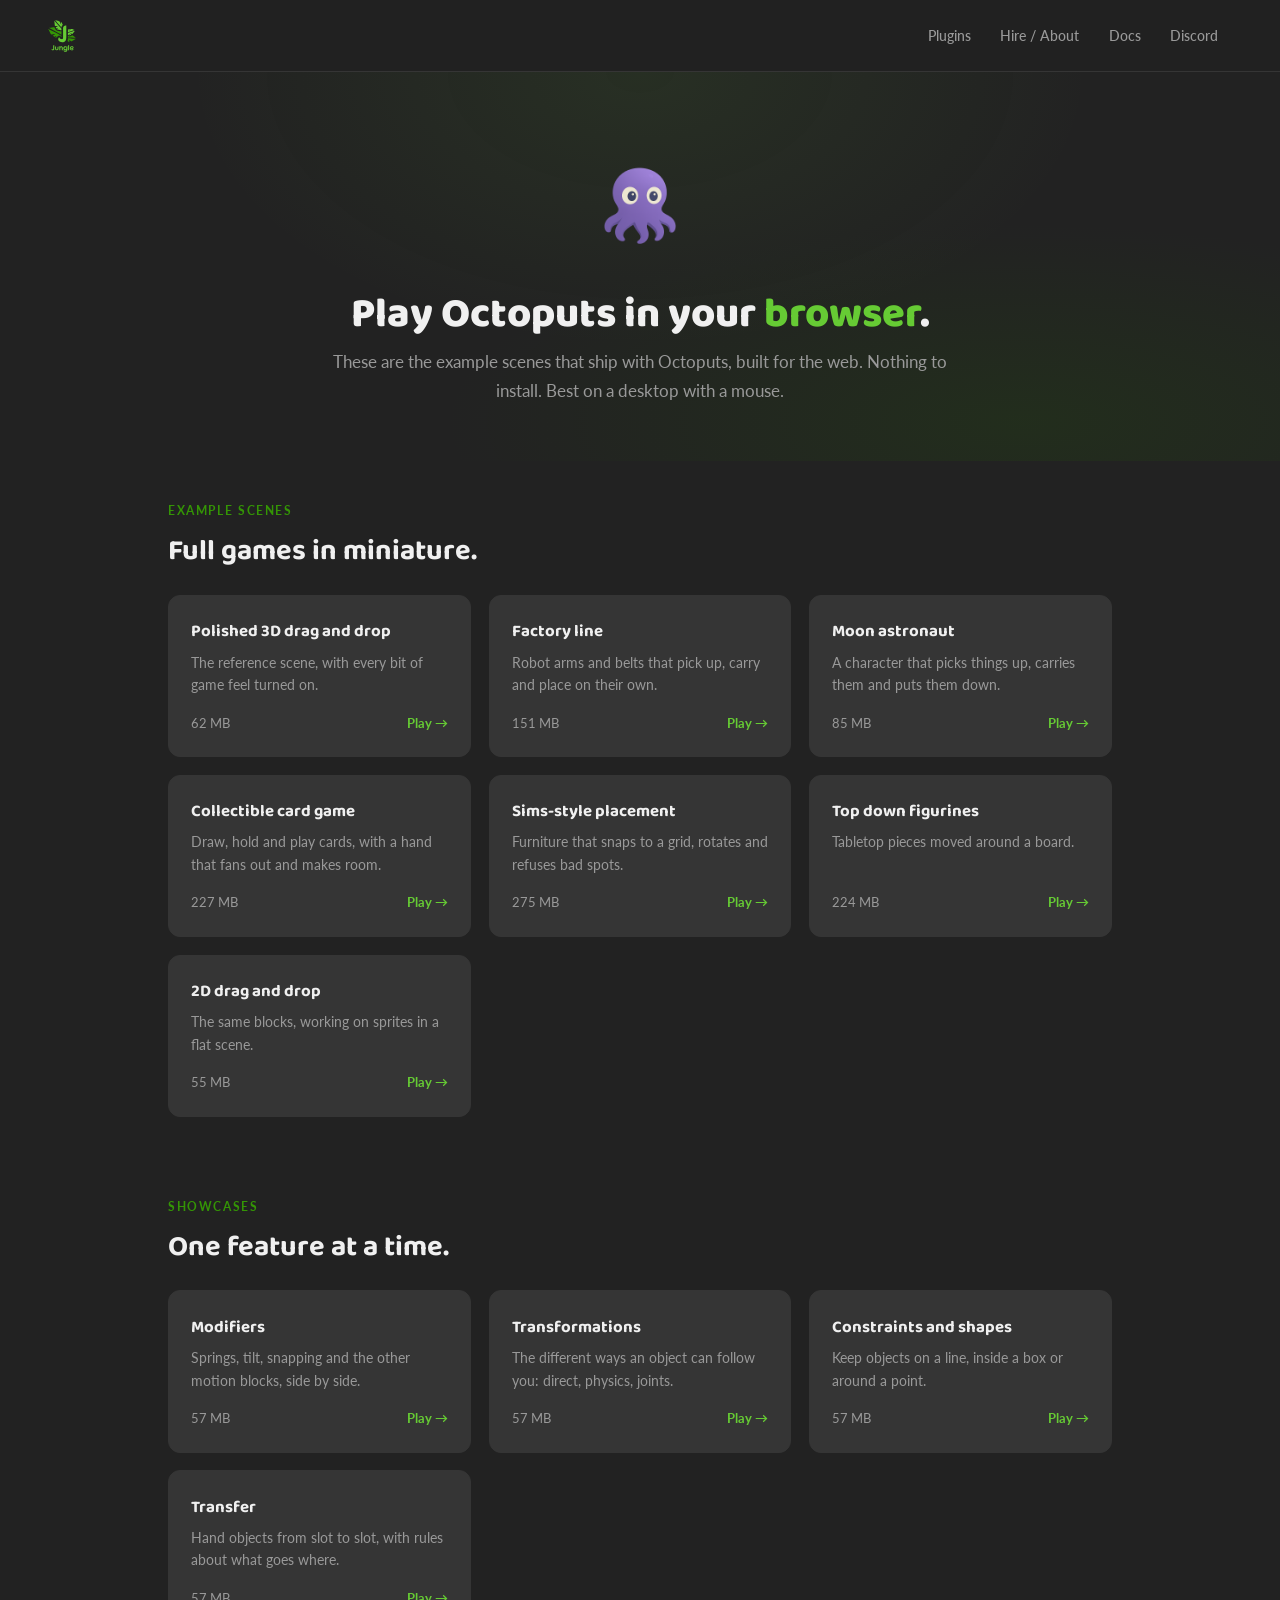
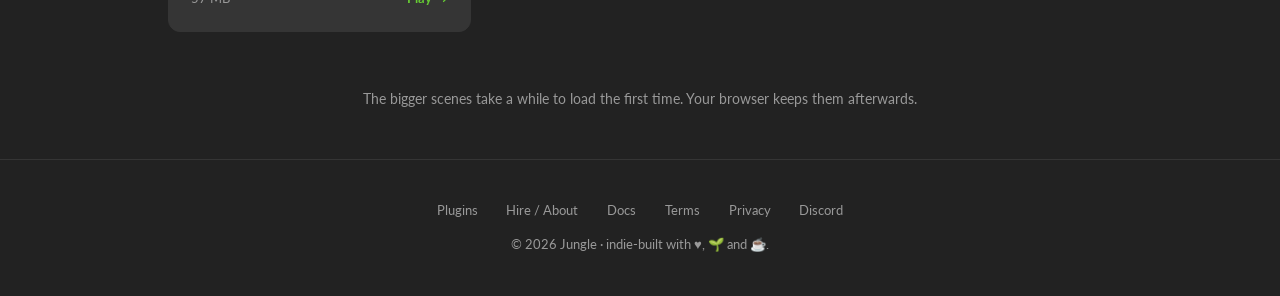
==== demos/index.html @ 417adc47 "Demos page listing every browser demo, linked from the Octoputs card Co-Authored-By: Claude Opus 5 <" ====
<!DOCTYPE html>
<html lang="en">
<head>
    <meta charset="UTF-8">
    <meta name="viewport" content="width=device-width, initial-scale=1.0">
    <title>Octoputs demos: play in your browser | Jungle</title>
    <meta name="description" content="Play the Octoputs example scenes in your browser: 3D drag and drop, card game, factory line, Sims-style placement, 2D and more.">
    <link rel="preconnect" href="https://fonts.googleapis.com">
    <link rel="preconnect" href="https://fonts.gstatic.com" crossorigin>
    <link href="https://fonts.googleapis.com/css2?family=Baloo+2:wght@400;500;600;700;800&family=Lato:wght@400;700;900&display=swap" rel="stylesheet">
    <link rel="stylesheet" href="/foliage.css">
    <style>
        * { margin: 0; padding: 0; box-sizing: border-box; }

        :root {
            --bg: #222222;
            --bg-card: #353535;
            --border: #353535;
            --border-hover: #66CB34;
            --accent: #66CB34;
            --accent-dim: #349505;
            --accent-glow: rgba(102,203,52,0.10);
            --text: #F0F0F0;
            --text-secondary: #999999;
            --text-muted: #999999;
            --white: #F0F0F0;
        }

        body {
            font-family: 'Lato', -apple-system, BlinkMacSystemFont, "Segoe UI", Roboto, sans-serif;
            background: var(--bg);
            color: var(--text);
            line-height: 1.65;
            -webkit-font-smoothing: antialiased;
            overflow-x: hidden;
        }
        a { color: var(--accent); text-decoration: none; }
        a:hover { text-decoration: underline; }
        h1, h2, h3, .logo { font-family: 'Baloo 2', 'Lato', sans-serif; }

        header {
            display: flex;
            justify-content: space-between;
            align-items: center;
            padding: 1.1rem 3rem;
            background: rgba(34,34,34,0.92);
            border-bottom: 1px solid var(--border);
            position: sticky;
            top: 0;
            z-index: 100;
            backdrop-filter: blur(14px);
        }
        .logo { display: flex; align-items: center; }
        nav { display: flex; align-items: center; gap: 0.15rem; }
        nav a {
            color: var(--text-secondary);
            font-size: 0.88rem;
            font-weight: 500;
            padding: 0.4rem 0.85rem;
            border-radius: 6px;
            transition: color 0.15s, background 0.15s;
        }
        nav a:hover { color: var(--accent); background: var(--accent-glow); text-decoration: none; }

        .hero {
            text-align: center;
            padding: 5rem 2rem 3.5rem;
            position: relative;
            background:
                radial-gradient(ellipse at 50% 0%, rgba(102,203,52,0.08) 0%, transparent 50%),
                radial-gradient(ellipse at 80% 90%, rgba(35,92,7,0.2) 0%, transparent 40%);
        }
        .product-icon { width: 110px; height: 110px; border-radius: 22px; margin-bottom: 1.4rem; }
        .hero h1 { font-size: 2.6rem; font-weight: 800; color: var(--white); margin-bottom: 0.6rem; line-height: 1.12; }
        .hero h1 em { font-style: normal; color: var(--accent); }
        .hero .tagline { font-size: 1.05rem; color: var(--text-secondary); max-width: 620px; margin: 0 auto; line-height: 1.7; }

        section { padding: 2.5rem 3rem; max-width: 1040px; margin: 0 auto; }
        .section-label {
            font-size: 0.72rem;
            color: var(--accent-dim);
            text-transform: uppercase;
            letter-spacing: 0.14em;
            font-weight: 700;
            margin-bottom: 0.5rem;
        }
        section h2 { font-size: 1.8rem; font-weight: 700; margin-bottom: 1.2rem; color: var(--white); }

        .demo-grid { display: grid; grid-template-columns: repeat(3, 1fr); gap: 1.1rem; }
        .demo-card {
            display: flex;
            flex-direction: column;
            background: var(--bg-card);
            border: 1px solid var(--border);
            border-radius: 12px;
            padding: 1.4rem;
            color: inherit;
            transition: border-color 0.2s, transform 0.15s;
        }
        .demo-card:hover { border-color: var(--border-hover); transform: translateY(-3px); text-decoration: none; }
        .demo-card h3 { font-size: 1.05rem; color: var(--white); margin-bottom: 0.35rem; }
        .demo-card p { font-size: 0.88rem; color: var(--text-secondary); line-height: 1.6; flex-grow: 1; }
        .demo-card .meta { display: flex; justify-content: space-between; margin-top: 1rem; font-size: 0.8rem; }
        .demo-card .size { color: var(--text-muted); }
        .demo-card .play { color: var(--accent); font-weight: 700; }

        .note { color: var(--text-muted); font-size: 0.85rem; text-align: center; padding: 1rem 2rem 3rem; }

        footer {
            text-align: center;
            padding: 2.5rem 2rem;
            color: var(--text-muted);
            font-size: 0.82rem;
            border-top: 1px solid var(--border);
        }
        footer a { color: var(--text-secondary); }
        footer a:hover { color: var(--accent); }
        .footer-links { display: flex; justify-content: center; gap: 1.8rem; margin-bottom: 0.8rem; flex-wrap: wrap; }

        @media (max-width: 900px) { .demo-grid { grid-template-columns: repeat(2, 1fr); } }
        @media (max-width: 600px) {
            header { padding: 1rem 1rem; }
            nav a { padding: 0.4rem 0.5rem; }
            .hero { padding: 3.5rem 1rem 2.5rem; }
            .hero h1 { font-size: 2rem; }
            section { padding: 2rem 1rem; }
            .demo-grid { grid-template-columns: 1fr; }
        }
    </style>
</head>
<body>

<header>
    <a href="/index.html" class="logo">
        <img src="/img/jungle-logo-stacked.svg" alt="Jungle" style="height:32px;">
    </a>
    <nav>
        <a href="/index.html#plugins">Plugins</a>
        <a href="/about.html">Hire / About</a>
        <a href="https://jungleteam.org/docs/" target="_blank">Docs</a>
        <a href="https://discord.gg/XEET6D6vN9" target="_blank">Discord</a>
    </nav>
</header>

<div class="hero">
    <img src="/img/octoputs-icon.png" alt="Octoputs" class="product-icon">
    <h1>Play Octoputs in your <em>browser</em>.</h1>
    <p class="tagline">These are the example scenes that ship with Octoputs, built for the web. Nothing to install. Best on a desktop with a mouse.</p>
</div>

<section>
    <div class="section-label">Example scenes</div>
    <h2>Full games in miniature.</h2>
    <div class="demo-grid">
        <a class="demo-card" href="/demos/polished/" target="_blank">
            <h3>Polished 3D drag and drop</h3>
            <p>The reference scene, with every bit of game feel turned on.</p>
            <div class="meta"><span class="size">62 MB</span><span class="play">Play &rarr;</span></div>
        </a>
        <a class="demo-card" href="/demos/factory/" target="_blank">
            <h3>Factory line</h3>
            <p>Robot arms and belts that pick up, carry and place on their own.</p>
            <div class="meta"><span class="size">151 MB</span><span class="play">Play &rarr;</span></div>
        </a>
        <a class="demo-card" href="/demos/moon/" target="_blank">
            <h3>Moon astronaut</h3>
            <p>A character that picks things up, carries them and puts them down.</p>
            <div class="meta"><span class="size">85 MB</span><span class="play">Play &rarr;</span></div>
        </a>
        <a class="demo-card" href="/demos/cardgame/" target="_blank">
            <h3>Collectible card game</h3>
            <p>Draw, hold and play cards, with a hand that fans out and makes room.</p>
            <div class="meta"><span class="size">227 MB</span><span class="play">Play &rarr;</span></div>
        </a>
        <a class="demo-card" href="/demos/sims/" target="_blank">
            <h3>Sims-style placement</h3>
            <p>Furniture that snaps to a grid, rotates and refuses bad spots.</p>
            <div class="meta"><span class="size">275 MB</span><span class="play">Play &rarr;</span></div>
        </a>
        <a class="demo-card" href="/demos/figurines/" target="_blank">
            <h3>Top down figurines</h3>
            <p>Tabletop pieces moved around a board.</p>
            <div class="meta"><span class="size">224 MB</span><span class="play">Play &rarr;</span></div>
        </a>
        <a class="demo-card" href="/demos/2d/" target="_blank">
            <h3>2D drag and drop</h3>
            <p>The same blocks, working on sprites in a flat scene.</p>
            <div class="meta"><span class="size">55 MB</span><span class="play">Play &rarr;</span></div>
        </a>
    </div>
</section>

<section>
    <div class="section-label">Showcases</div>
    <h2>One feature at a time.</h2>
    <div class="demo-grid">
        <a class="demo-card" href="/demos/showcase-modifiers/" target="_blank">
            <h3>Modifiers</h3>
            <p>Springs, tilt, snapping and the other motion blocks, side by side.</p>
            <div class="meta"><span class="size">57 MB</span><span class="play">Play &rarr;</span></div>
        </a>
        <a class="demo-card" href="/demos/showcase-transformations/" target="_blank">
            <h3>Transformations</h3>
            <p>The different ways an object can follow you: direct, physics, joints.</p>
            <div class="meta"><span class="size">57 MB</span><span class="play">Play &rarr;</span></div>
        </a>
        <a class="demo-card" href="/demos/showcase-constraints/" target="_blank">
            <h3>Constraints and shapes</h3>
            <p>Keep objects on a line, inside a box or around a point.</p>
            <div class="meta"><span class="size">57 MB</span><span class="play">Play &rarr;</span></div>
        </a>
        <a class="demo-card" href="/demos/showcase-transfer/" target="_blank">
            <h3>Transfer</h3>
            <p>Hand objects from slot to slot, with rules about what goes where.</p>
            <div class="meta"><span class="size">57 MB</span><span class="play">Play &rarr;</span></div>
        </a>
    </div>
</section>

<p class="note">The bigger scenes take a while to load the first time. Your browser keeps them afterwards.</p>

<footer>
    <div class="footer-links">
        <a href="/index.html#plugins">Plugins</a>
        <a href="/about.html">Hire / About</a>
        <a href="https://jungleteam.org/docs/" target="_blank">Docs</a>
        <a href="/tos.html">Terms</a>
        <a href="/privacy.html">Privacy</a>
        <a href="https://discord.gg/XEET6D6vN9" target="_blank">Discord</a>
    </div>
    <p>&copy; 2026 Jungle &middot; indie-built with &hearts;, &#127793; and &#9749;.</p>
</footer>

</body>
</html>
---- foliage.css ----
/* Jungle foliage frame: big, side-oriented leaves layered down the page gutters,
   pivoting from their stem. Motion (idle sway + scroll spring + mouse wind) is in
   foliage.js. The overlay is non-interactive and lives in the empty margins outside
   the content grid, so it never covers text or blocks clicks.

   Structure per element:
     .jf-item   positioned wrapper, carries the SCREEN-SPACE drop-shadow (not rotated,
                so the shadow direction stays consistent across all leaves)
     .jf-item img   the leaf, rotated around its stem by the animation loop */

#jungle-foliage {
  position: fixed;
  inset: 0;
  overflow: hidden;
  pointer-events: none;
  z-index: 2;
}

#jungle-foliage .jf-item {
  position: absolute;
}

#jungle-foliage .jf-item img {
  display: block;
  width: 100%;
  height: auto;
  user-select: none;
  -webkit-user-drag: none;
  will-change: transform;
  backface-visibility: hidden;
}

/* keep Material's chrome painting on top of the foliage */
.md-header { z-index: 10; }

/* No spare margin to frame on small screens. */
@media screen and (max-width: 1000px) {
  #jungle-foliage { display: none; }
}
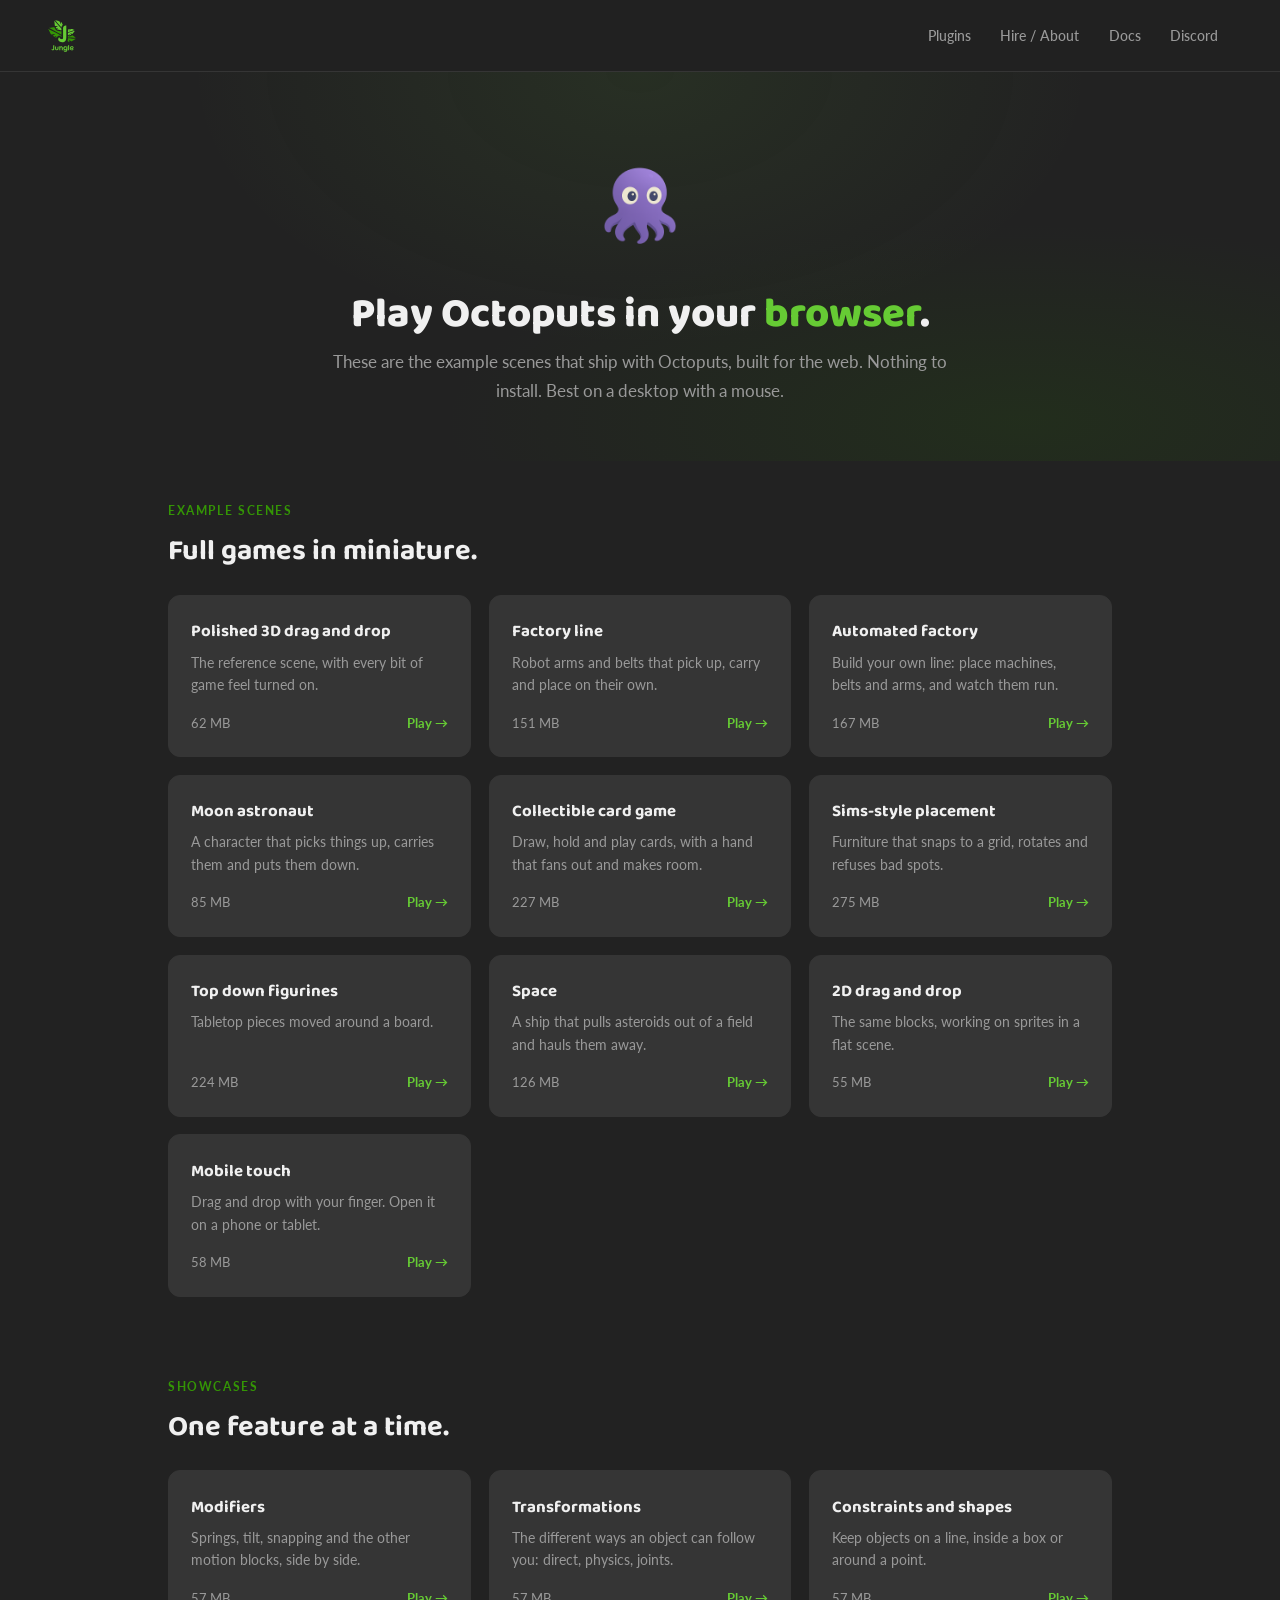
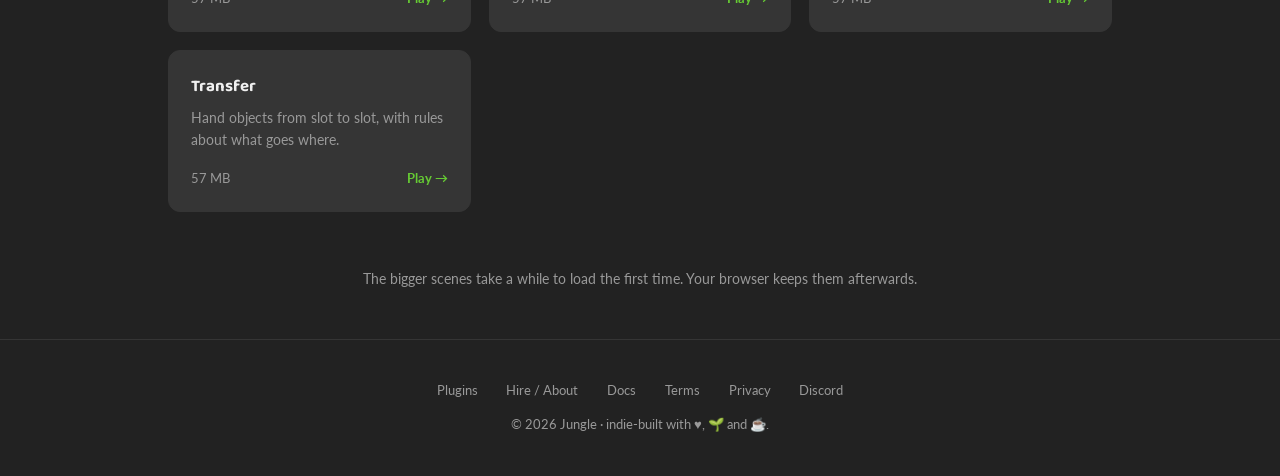
==== commit f960bfc4: "Demos: add Automated Factory, Space and Mobile Touch Co-Authored-By: Claude Opus 5.5 <noreply@anthro" ====
--- a/demos/index.html
+++ b/demos/index.html
@@ -162,6 +162,11 @@
             <p>Robot arms and belts that pick up, carry and place on their own.</p>
             <div class="meta"><span class="size">151 MB</span><span class="play">Play &rarr;</span></div>
         </a>
+        <a class="demo-card" href="/demos/automated-factory/" target="_blank">
+            <h3>Automated factory</h3>
+            <p>Build your own line: place machines, belts and arms, and watch them run.</p>
+            <div class="meta"><span class="size">167 MB</span><span class="play">Play &rarr;</span></div>
+        </a>
         <a class="demo-card" href="/demos/moon/" target="_blank">
             <h3>Moon astronaut</h3>
             <p>A character that picks things up, carries them and puts them down.</p>
@@ -182,10 +187,20 @@
             <p>Tabletop pieces moved around a board.</p>
             <div class="meta"><span class="size">224 MB</span><span class="play">Play &rarr;</span></div>
         </a>
+        <a class="demo-card" href="/demos/space/" target="_blank">
+            <h3>Space</h3>
+            <p>A ship that pulls asteroids out of a field and hauls them away.</p>
+            <div class="meta"><span class="size">126 MB</span><span class="play">Play &rarr;</span></div>
+        </a>
         <a class="demo-card" href="/demos/2d/" target="_blank">
             <h3>2D drag and drop</h3>
             <p>The same blocks, working on sprites in a flat scene.</p>
             <div class="meta"><span class="size">55 MB</span><span class="play">Play &rarr;</span></div>
+        </a>
+        <a class="demo-card" href="/demos/mobile-touch/" target="_blank">
+            <h3>Mobile touch</h3>
+            <p>Drag and drop with your finger. Open it on a phone or tablet.</p>
+            <div class="meta"><span class="size">58 MB</span><span class="play">Play &rarr;</span></div>
         </a>
     </div>
 </section>
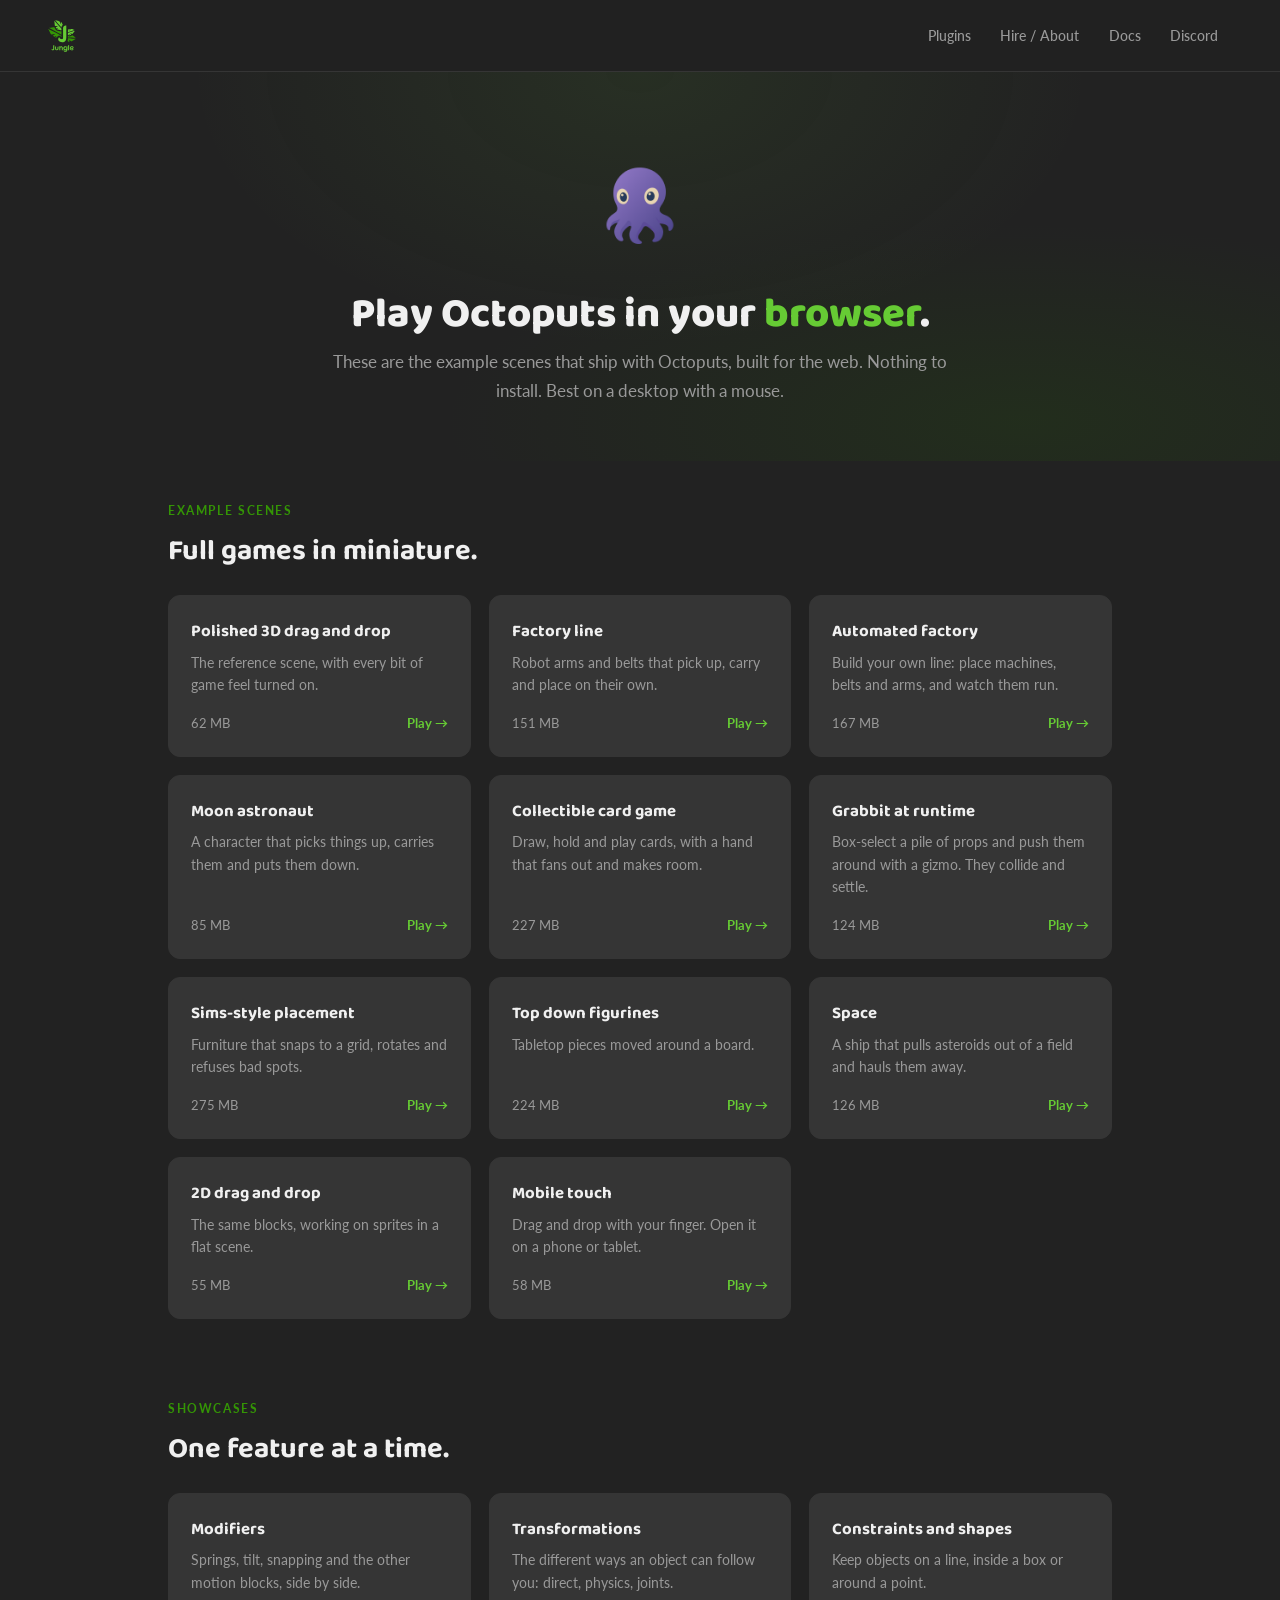
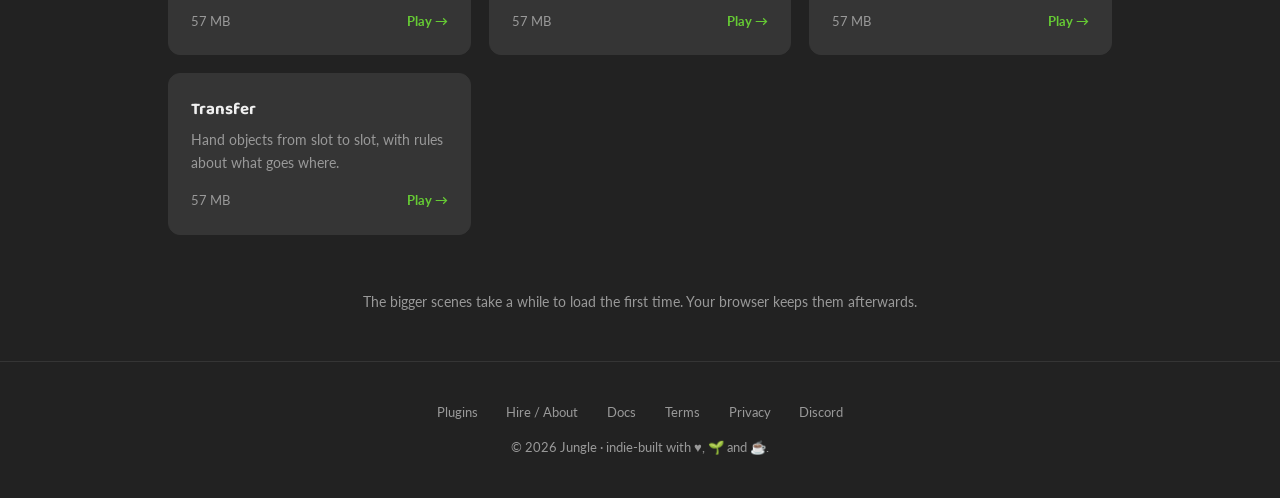
==== commit 0d608b2d: "Add the Grabbit Runtime demo card Co-Authored-By: Claude Opus 5.5 <noreply@anthropic.com>" ====
--- a/demos/index.html
+++ b/demos/index.html
@@ -177,6 +177,11 @@
             <p>Draw, hold and play cards, with a hand that fans out and makes room.</p>
             <div class="meta"><span class="size">227 MB</span><span class="play">Play &rarr;</span></div>
         </a>
+        <a class="demo-card" href="/demos/grabbit-runtime/" target="_blank">
+            <h3>Grabbit at runtime</h3>
+            <p>Box-select a pile of props and push them around with a gizmo. They collide and settle.</p>
+            <div class="meta"><span class="size">124 MB</span><span class="play">Play &rarr;</span></div>
+        </a>
         <a class="demo-card" href="/demos/sims/" target="_blank">
             <h3>Sims-style placement</h3>
             <p>Furniture that snaps to a grid, rotates and refuses bad spots.</p>
